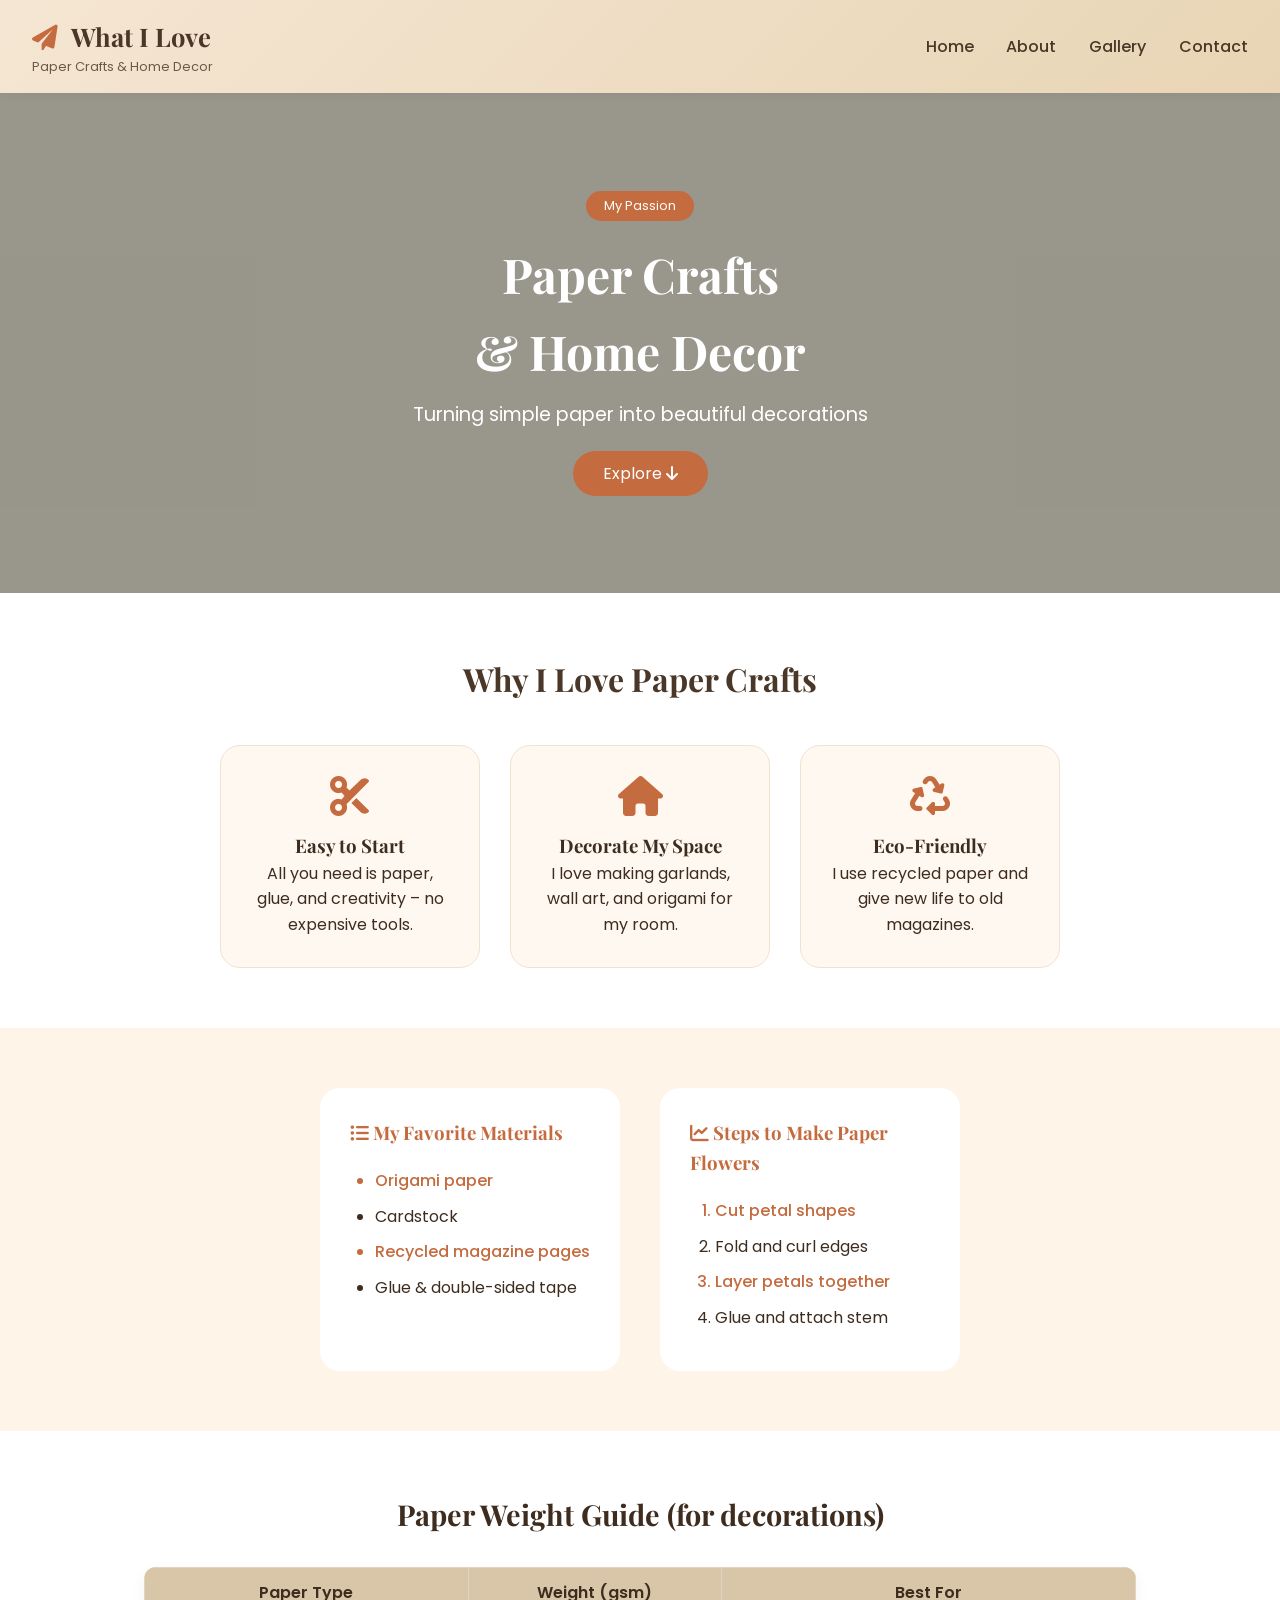
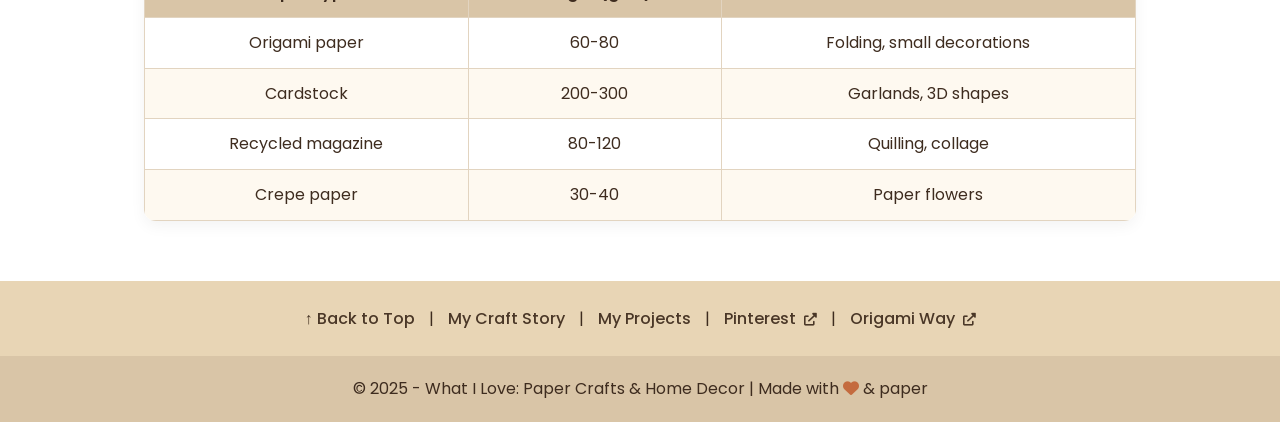
==== index.html @ d9303a4f "first commit" ====
<!DOCTYPE html>
<html lang="en">
<head>
    <meta charset="UTF-8">
    <meta name="viewport" content="width=device-width, initial-scale=1.0">
    <title>What I Love - Paper Crafts & Home Decor</title>
    <!-- Google Fonts -->
    <link href="https://fonts.googleapis.com/css2?family=Poppins:wght@300;400;600;700&family=Playfair+Display:wght@400;600&display=swap" rel="stylesheet">
    <!-- Font Awesome Icons -->
    <link rel="stylesheet" href="https://cdnjs.cloudflare.com/ajax/libs/font-awesome/6.0.0/css/all.min.css">
    <!-- CSS -->
    <link rel="stylesheet" href="styles/index.css">
</head>
<body>

    <header>
        <div class="logo">
            <h1><i class="fas fa-paper-plane"></i> What I Love</h1>
            <p>Paper Crafts & Home Decor</p>
        </div>
        <nav>
            <a href="index.html">Home</a>
            <a href="about.html">About</a>
            <a href="gallery.html">Gallery</a>
            <a href="contact.html">Contact</a>
        </nav>
    </header>

    <section class="hero">
        <div class="hero-content">
            <span class="tag">My Passion</span>
            <h2>Paper Crafts <br>& Home Decor</h2>
            <p>Turning simple paper into beautiful decorations</p>
            <a href="#why" class="btn">Explore <i class="fas fa-arrow-down"></i></a>
        </div>
    </section>

    <section class="why" id="why">
        <h2>Why I Love Paper Crafts</h2>
        <div class="reasons">
            <div class="reason-card">
                <i class="fas fa-scissors"></i>
                <h3>Easy to Start</h3>
                <p>All you need is paper, glue, and creativity – no expensive tools.</p>
            </div>
            <div class="reason-card">
                <i class="fas fa-home"></i>
                <h3>Decorate My Space</h3>
                <p>I love making garlands, wall art, and origami for my room.</p>
            </div>
            <div class="reason-card">
                <i class="fas fa-recycle"></i>
                <h3>Eco-Friendly</h3>
                <p>I use recycled paper and give new life to old magazines.</p>
            </div>
        </div>
    </section>

    <section class="lists-section">
        <div class="list-box">
            <h3><i class="fas fa-list-ul"></i> My Favorite Materials</h3>
            <ul>
                <li>Origami paper</li>
                <li>Cardstock</li>
                <li>Recycled magazine pages</li>
                <li>Glue & double-sided tape</li>
            </ul>
        </div>
        <div class="list-box">
            <h3><i class="fas fa-chart-line"></i> Steps to Make Paper Flowers</h3>
            <ol>
                <li>Cut petal shapes</li>
                <li>Fold and curl edges</li>
                <li>Layer petals together</li>
                <li>Glue and attach stem</li>
            </ol>
        </div>
    </section>

    <section class="table-section">
        <h3>Paper Weight Guide (for decorations)</h3>
        <table>
            <thead>
                <tr><th>Paper Type</th><th>Weight (gsm)</th><th>Best For</th></tr>
            </thead>
            <tbody>
                <tr><td>Origami paper</td><td>60-80</td><td>Folding, small decorations</td></tr>
                <tr><td>Cardstock</td><td>200-300</td><td>Garlands, 3D shapes</td></tr>
                <tr><td>Recycled magazine</td><td>80-120</td><td>Quilling, collage</td></tr>
                <tr><td>Crepe paper</td><td>30-40</td><td>Paper flowers</td></tr>
            </tbody>
        </table>
    </section>

    <section class="links">
        <p>
            <a href="#top">↑ Back to Top</a> |
            <a href="about.html">My Craft Story</a> |
            <a href="gallery.html">My Projects</a> |
            <a href="https://www.pinterest.com/papercraftideas/" target="_blank" title="Paper craft ideas">Pinterest <i class="fas fa-external-link-alt"></i></a> |
            <a href="https://www.origamiway.com/" target="_blank" title="Learn origami">Origami Way <i class="fas fa-external-link-alt"></i></a>
        </p>
    </section>

    <footer>
        <p>© 2025 - What I Love: Paper Crafts & Home Decor | Made with <i class="fas fa-heart"></i> & paper</p>
    </footer>

</body>
</html>
---- styles/index.css ----
/* ============================================
   INDEX.CSS - Paper Crafts & Home Decor
   Beginner friendly, meets all requirements
   ============================================ */

/* ---------- RESET ---------- */
* {
    margin: 0;
    padding: 0;
    box-sizing: border-box;
}

body {
    font-family: 'Poppins', sans-serif;
    background-color: #fef9e8;  /* warm paper tone */
    color: #3e2c1f;
    line-height: 1.6;
}

h1, h2, h3 {
    font-family: 'Playfair Display', serif;
}

/* ---------- HEADER (sticky + gradient) ---------- */
header {
    background: linear-gradient(135deg, #f5e6d3, #e8d5b5);
    color: #4a3727;
    padding: 1rem 2rem;
    display: flex;
    justify-content: space-between;
    align-items: center;
    flex-wrap: wrap;
    position: sticky;
    top: 0;
    z-index: 100;
    box-shadow: 0 2px 10px rgba(0,0,0,0.05);
}

.logo h1 {
    font-size: 1.6rem;
}

.logo h1 i {
    color: #c46b3f;
    margin-right: 8px;
}

.logo p {
    font-size: 0.8rem;
    opacity: 0.8;
}

nav a {
    color: #4a3727;
    text-decoration: none;
    margin-left: 1.8rem;
    font-weight: 500;
    transition: 0.3s;
}

nav a:hover {
    color: #c46b3f;
    transform: translateY(-2px);
}

/* ---------- HERO (background image + pseudo‑element overlay) ---------- */
.hero {
    background-image: url('https://www.bhg.com/thmb/NkM8ticW5MytHEMbf5c-tgquMlQ=/4000x0/filters:no_upscale():strip_icc()/BHG-VELVET-XMAS-accordian-ornaments-1lKb-D3SalH8_-9LcroI9G-5b4075613d7144de8e8129a77db09e94.jpg');
    background-size: cover;
    background-position: center;
    background-repeat: no-repeat;
    height: 500px;
    display: flex;
    align-items: center;
    justify-content: center;
    text-align: center;
    position: relative;
}

.hero::before {
    content: "";
    position: absolute;
    top: 0;
    left: 0;
    width: 100%;
    height: 100%;
    background: rgba(0,0,0,0.4);
    z-index: 1;
}

.hero-content {
    position: relative;
    z-index: 2;
    color: white;
    animation: fadeUp 0.8s ease;
}

@keyframes fadeUp {
    from {
        opacity: 0;
        transform: translateY(30px);
    }
    to {
        opacity: 1;
        transform: translateY(0);
    }
}

.tag {
    background: #c46b3f;
    padding: 5px 18px;
    border-radius: 30px;
    font-size: 0.8rem;
    display: inline-block;
    margin-bottom: 15px;
}

.hero-content h2 {
    font-size: 3rem;
    margin-bottom: 10px;
}

.hero-content p {
    font-size: 1.2rem;
    margin-bottom: 20px;
}

.btn {
    background: #c46b3f;
    color: white;
    padding: 10px 30px;
    text-decoration: none;
    border-radius: 40px;
    display: inline-block;
    transition: 0.3s;
}

.btn:hover {
    background: #a5532a;
    transform: scale(1.05);
}

/* ---------- WHY SECTION (flexbox) ---------- */
.why {
    padding: 60px 20px;
    text-align: center;
    background: white;
}

.why h2 {
    font-size: 2rem;
    margin-bottom: 40px;
    color: #4a3727;
}

.reasons {
    display: flex;
    justify-content: center;
    gap: 30px;
    flex-wrap: wrap;
}

.reason-card {
    background: #fff8f0;
    padding: 30px;
    border-radius: 20px;
    width: 260px;
    transition: all 0.3s;
    border: 1px solid #f0e2d0;
}

.reason-card:hover {
    transform: translateY(-8px);
    box-shadow: 0 12px 25px rgba(0,0,0,0.1);
    border-color: #c46b3f;
}

.reason-card i {
    font-size: 40px;
    color: #c46b3f;
    margin-bottom: 15px;
}

/* ---------- LISTS SECTION (unordered + ordered) ---------- */
.lists-section {
    display: flex;
    justify-content: center;
    gap: 40px;
    padding: 60px 20px;
    background: #fef4e8;
    flex-wrap: wrap;
}

.list-box {
    background: white;
    padding: 30px;
    border-radius: 20px;
    width: 300px;
}

.list-box h3 {
    margin-bottom: 20px;
    color: #c46b3f;
}

.list-box ul, .list-box ol {
    padding-left: 25px;
}

.list-box li {
    margin: 10px 0;
}

/* pseudo-class :nth-child */
.list-box li:nth-child(odd) {
    color: #c46b3f;
    font-weight: 500;
}

/* ---------- TABLE SECTION ---------- */
.table-section {
    padding: 60px 20px;
    text-align: center;
    background: white;
}

.table-section h3 {
    font-size: 1.8rem;
    margin-bottom: 30px;
}

table {
    width: 80%;
    margin: 0 auto;
    border-collapse: collapse;
    background: white;
    box-shadow: 0 5px 15px rgba(0,0,0,0.05);
    border-radius: 12px;
    overflow: hidden;
}

th, td {
    border: 1px solid #e2d4c0;
    padding: 12px;
    text-align: center;
}

th {
    background: #d9c5a7;
    color: #3e2c1f;
    font-weight: 600;
}

tr:nth-child(even) {
    background: #fef9f0;
}

tr:hover {
    background: #f5e6d3;
    transition: 0.2s;
}

/* ---------- LINKS SECTION (internal + external) ---------- */
.links {
    background: #e8d5b5;
    text-align: center;
    padding: 25px;
}

.links a {
    color: #4a3727;
    text-decoration: none;
    margin: 0 10px;
    font-weight: 500;
}

.links a:hover {
    color: #c46b3f;
    text-decoration: underline;
}

/* external link icon */
.links a i {
    font-size: 0.8rem;
    margin-left: 4px;
}

/* ---------- FOOTER ---------- */
footer {
    background: #d9c5a7;
    color: #3e2c1f;
    text-align: center;
    padding: 20px;
}

footer i {
    color: #c46b3f;
}

/* ---------- MEDIA QUERIES (responsive) ---------- */
@media (max-width: 1024px) {
    table {
        width: 95%;
    }
    .hero-content h2 {
        font-size: 2.5rem;
    }
}

@media (max-width: 600px) {
    header {
        flex-direction: column;
        text-align: center;
    }
    nav {
        margin-top: 15px;
    }
    nav a {
        margin: 0 12px;
        display: inline-block;
    }
    .hero {
        height: 400px;
    }
    .hero-content h2 {
        font-size: 1.8rem;
    }
    .reasons {
        flex-direction: column;
        align-items: center;
    }
    .reason-card {
        width: 90%;
    }
    .lists-section {
        flex-direction: column;
        align-items: center;
    }
    .list-box {
        width: 90%;
    }
    table {
        font-size: 12px;
    }
    th, td {
        padding: 8px;
    }
}
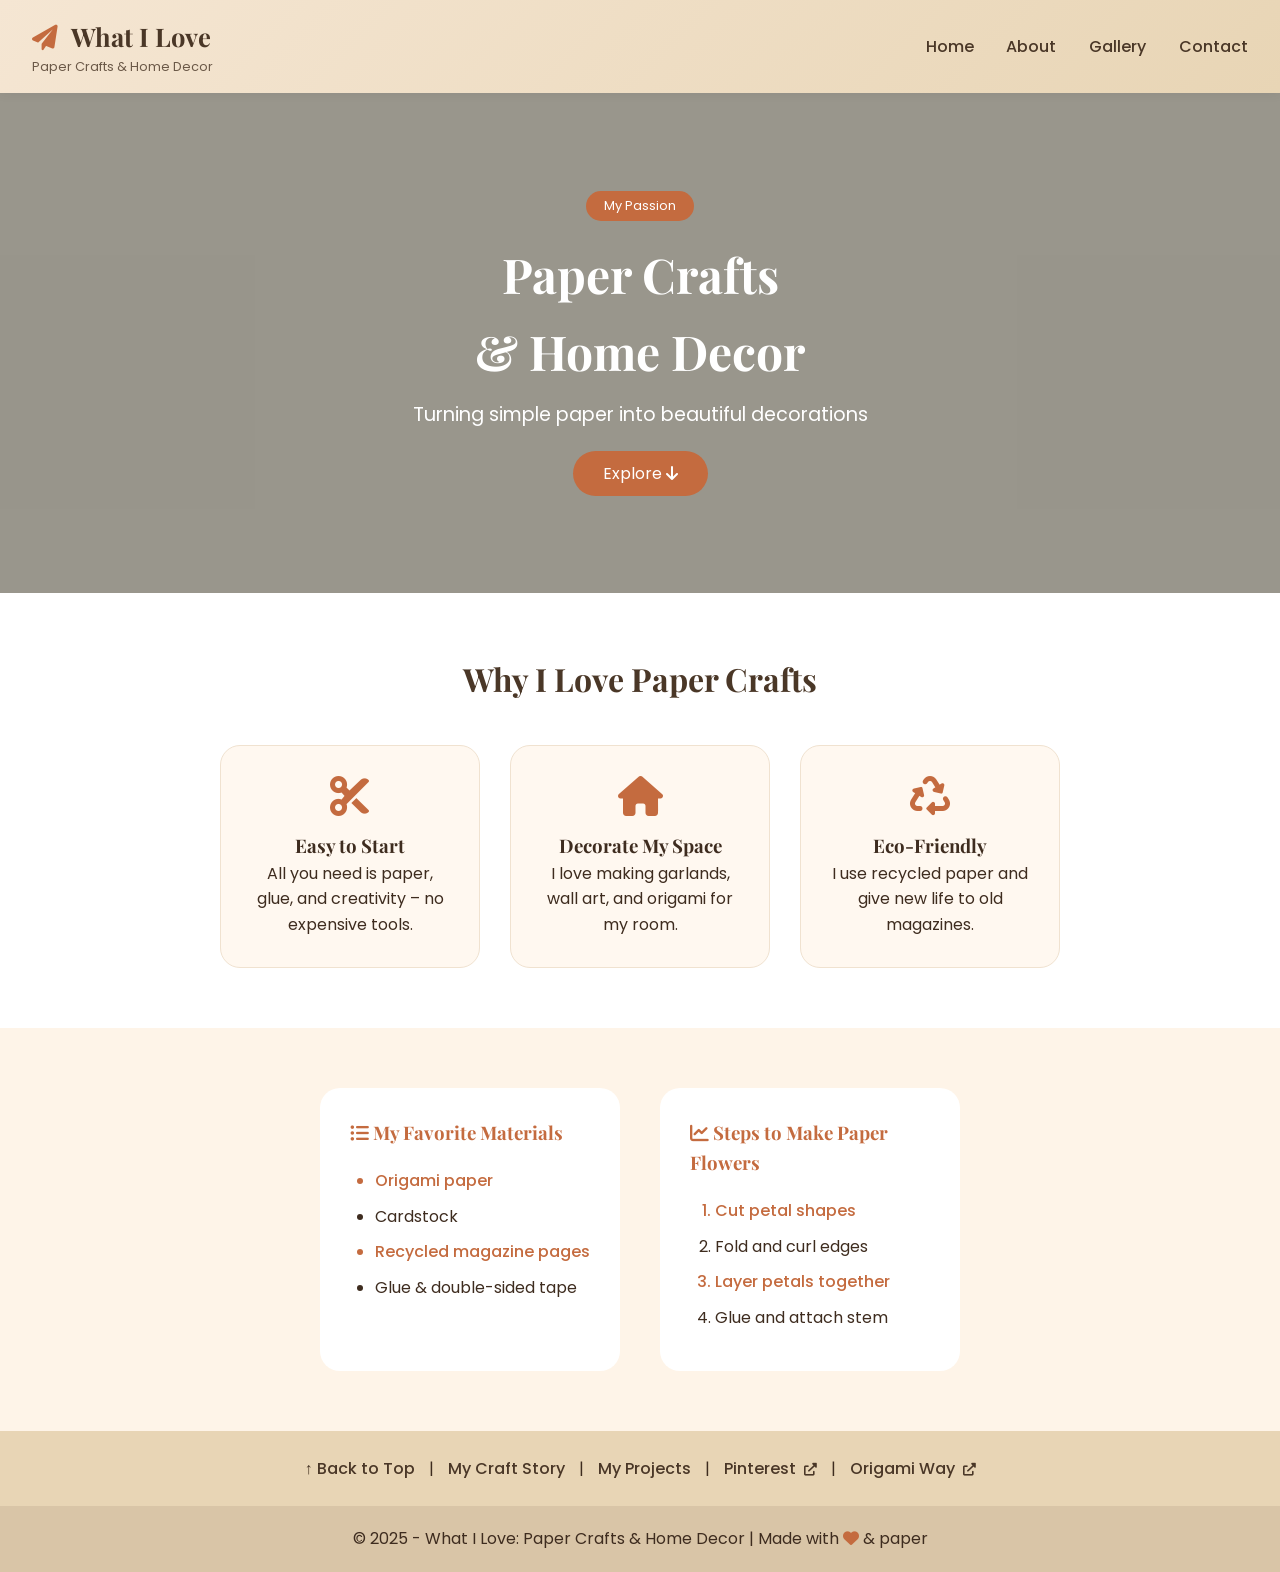
==== commit 8566beaf: "update" ====
--- a/index.html
+++ b/index.html
@@ -77,21 +77,6 @@
         </div>
     </section>
 
-    <section class="table-section">
-        <h3>Paper Weight Guide (for decorations)</h3>
-        <table>
-            <thead>
-                <tr><th>Paper Type</th><th>Weight (gsm)</th><th>Best For</th></tr>
-            </thead>
-            <tbody>
-                <tr><td>Origami paper</td><td>60-80</td><td>Folding, small decorations</td></tr>
-                <tr><td>Cardstock</td><td>200-300</td><td>Garlands, 3D shapes</td></tr>
-                <tr><td>Recycled magazine</td><td>80-120</td><td>Quilling, collage</td></tr>
-                <tr><td>Crepe paper</td><td>30-40</td><td>Paper flowers</td></tr>
-            </tbody>
-        </table>
-    </section>
-
     <section class="links">
         <p>
             <a href="#top">↑ Back to Top</a> |
--- a/styles/index.css
+++ b/styles/index.css
@@ -63,7 +63,7 @@
     transform: translateY(-2px);
 }
 
-/* ---------- HERO (background image + pseudo‑element overlay) ---------- */
+/*  HERO background image + pseudo‑element overlay */
 .hero {
     background-image: url('https://www.bhg.com/thmb/NkM8ticW5MytHEMbf5c-tgquMlQ=/4000x0/filters:no_upscale():strip_icc()/BHG-VELVET-XMAS-accordian-ornaments-1lKb-D3SalH8_-9LcroI9G-5b4075613d7144de8e8129a77db09e94.jpg');
     background-size: cover;
@@ -217,49 +217,6 @@
     font-weight: 500;
 }
 
-/* ---------- TABLE SECTION ---------- */
-.table-section {
-    padding: 60px 20px;
-    text-align: center;
-    background: white;
-}
-
-.table-section h3 {
-    font-size: 1.8rem;
-    margin-bottom: 30px;
-}
-
-table {
-    width: 80%;
-    margin: 0 auto;
-    border-collapse: collapse;
-    background: white;
-    box-shadow: 0 5px 15px rgba(0,0,0,0.05);
-    border-radius: 12px;
-    overflow: hidden;
-}
-
-th, td {
-    border: 1px solid #e2d4c0;
-    padding: 12px;
-    text-align: center;
-}
-
-th {
-    background: #d9c5a7;
-    color: #3e2c1f;
-    font-weight: 600;
-}
-
-tr:nth-child(even) {
-    background: #fef9f0;
-}
-
-tr:hover {
-    background: #f5e6d3;
-    transition: 0.2s;
-}
-
 /* ---------- LINKS SECTION (internal + external) ---------- */
 .links {
     background: #e8d5b5;
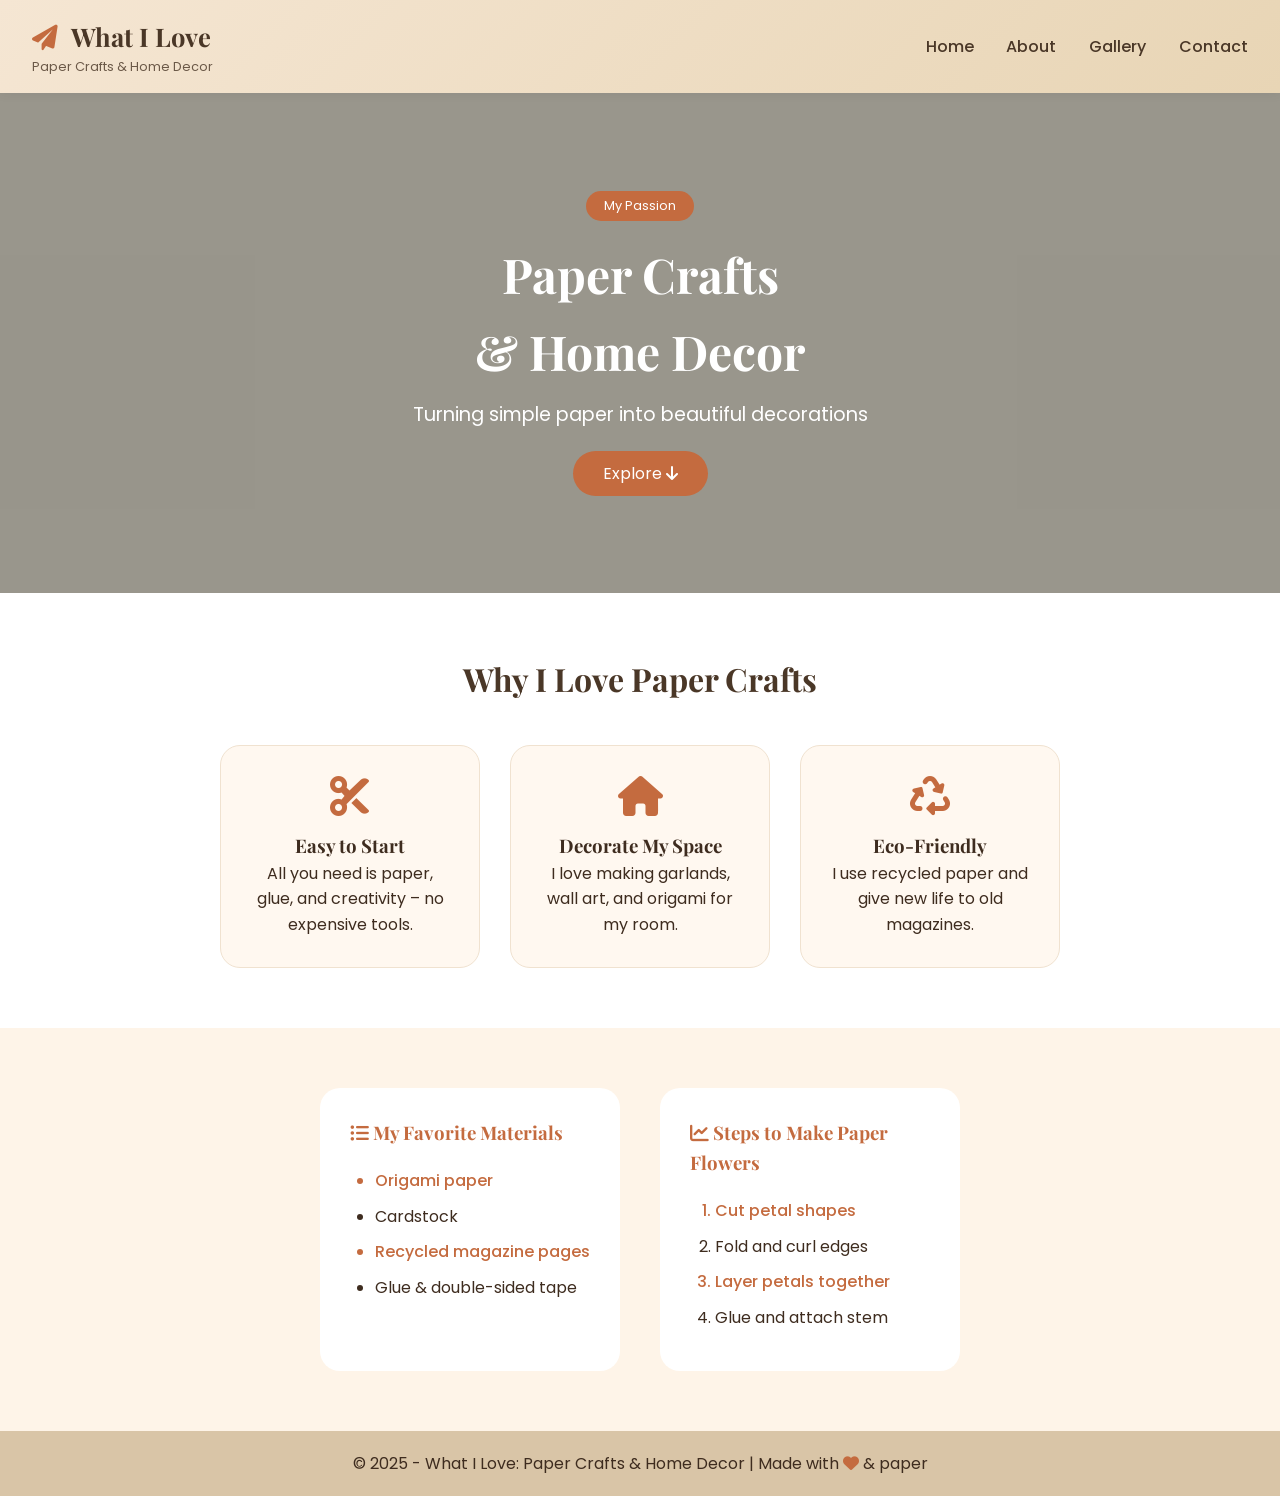
==== commit 18d09e3c: "update" ====
--- a/index.html
+++ b/index.html
@@ -77,17 +77,7 @@
         </div>
     </section>
 
-    <section class="links">
-        <p>
-            <a href="#top">↑ Back to Top</a> |
-            <a href="about.html">My Craft Story</a> |
-            <a href="gallery.html">My Projects</a> |
-            <a href="https://www.pinterest.com/papercraftideas/" target="_blank" title="Paper craft ideas">Pinterest <i class="fas fa-external-link-alt"></i></a> |
-            <a href="https://www.origamiway.com/" target="_blank" title="Learn origami">Origami Way <i class="fas fa-external-link-alt"></i></a>
-        </p>
-    </section>
-
-    <footer>
+       <footer>
         <p>© 2025 - What I Love: Paper Crafts & Home Decor | Made with <i class="fas fa-heart"></i> & paper</p>
     </footer>
 
--- a/styles/index.css
+++ b/styles/index.css
@@ -217,31 +217,6 @@
     font-weight: 500;
 }
 
-/* ---------- LINKS SECTION (internal + external) ---------- */
-.links {
-    background: #e8d5b5;
-    text-align: center;
-    padding: 25px;
-}
-
-.links a {
-    color: #4a3727;
-    text-decoration: none;
-    margin: 0 10px;
-    font-weight: 500;
-}
-
-.links a:hover {
-    color: #c46b3f;
-    text-decoration: underline;
-}
-
-/* external link icon */
-.links a i {
-    font-size: 0.8rem;
-    margin-left: 4px;
-}
-
 /* ---------- FOOTER ---------- */
 footer {
     background: #d9c5a7;
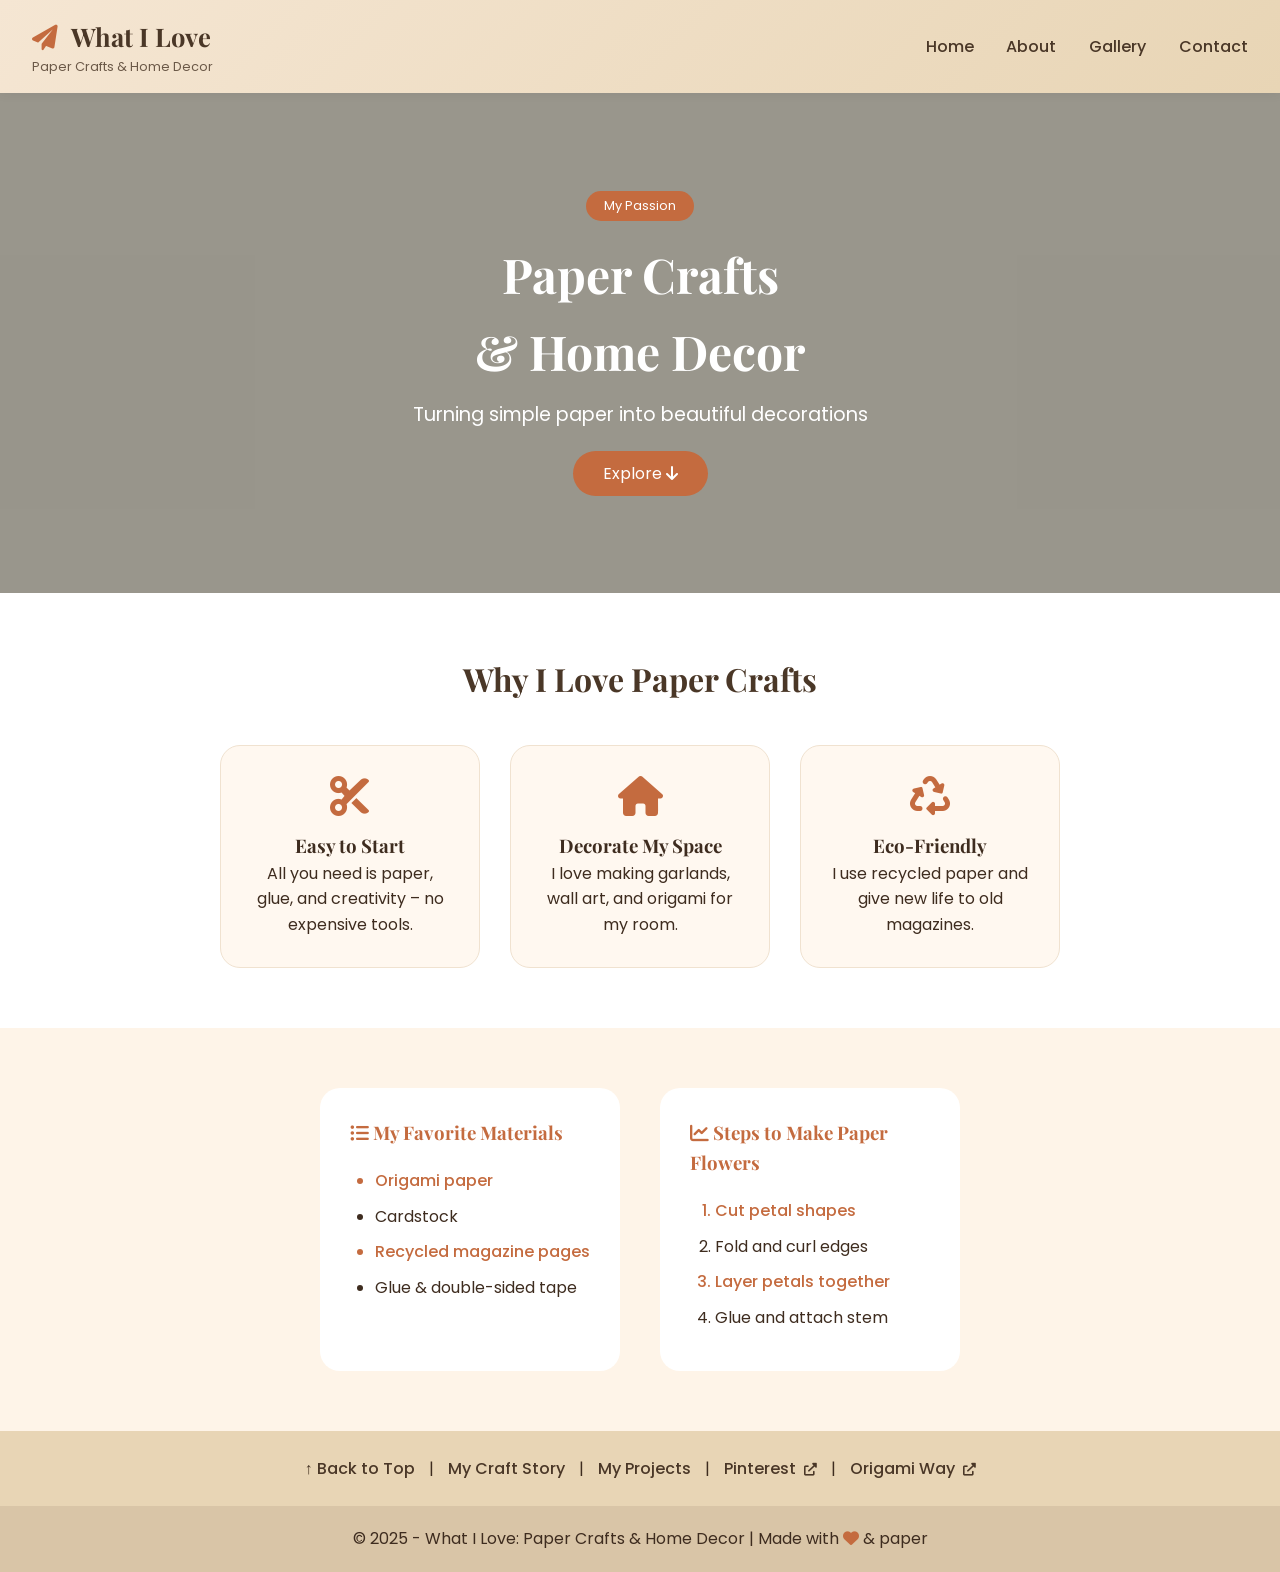
==== commit 8ec0060b: "update" ====
--- a/index.html
+++ b/index.html
@@ -76,7 +76,15 @@
             </ol>
         </div>
     </section>
-
+    <section class="links">
+        <p>
+            <a href="#top">↑ Back to Top</a> |
+            <a href="about.html">My Craft Story</a> |
+            <a href="gallery.html">My Projects</a> |
+            <a href="https://www.pinterest.com/papercraftideas/" target="_blank" title="Paper craft ideas">Pinterest <i class="fas fa-external-link-alt"></i></a> |
+            <a href="https://www.origamiway.com/" target="_blank" title="Learn origami">Origami Way <i class="fas fa-external-link-alt"></i></a>
+        </p>
+    </section>
        <footer>
         <p>© 2025 - What I Love: Paper Crafts & Home Decor | Made with <i class="fas fa-heart"></i> & paper</p>
     </footer>
--- a/styles/index.css
+++ b/styles/index.css
@@ -1,9 +1,3 @@
-/* ============================================
-   INDEX.CSS - Paper Crafts & Home Decor
-   Beginner friendly, meets all requirements
-   ============================================ */
-
-/* ---------- RESET ---------- */
 * {
     margin: 0;
     padding: 0;
@@ -216,7 +210,30 @@
     color: #c46b3f;
     font-weight: 500;
 }
-
+/* ---------- LINKS SECTION (internal + external) ---------- */
+.links {
+    background: #e8d5b5;
+    text-align: center;
+    padding: 25px;
+}
+
+.links a {
+    color: #4a3727;
+    text-decoration: none;
+    margin: 0 10px;
+    font-weight: 500;
+}
+
+.links a:hover {
+    color: #c46b3f;
+    text-decoration: underline;
+}
+
+/* external link icon */
+.links a i {
+    font-size: 0.8rem;
+    margin-left: 4px;
+}
 /* ---------- FOOTER ---------- */
 footer {
     background: #d9c5a7;
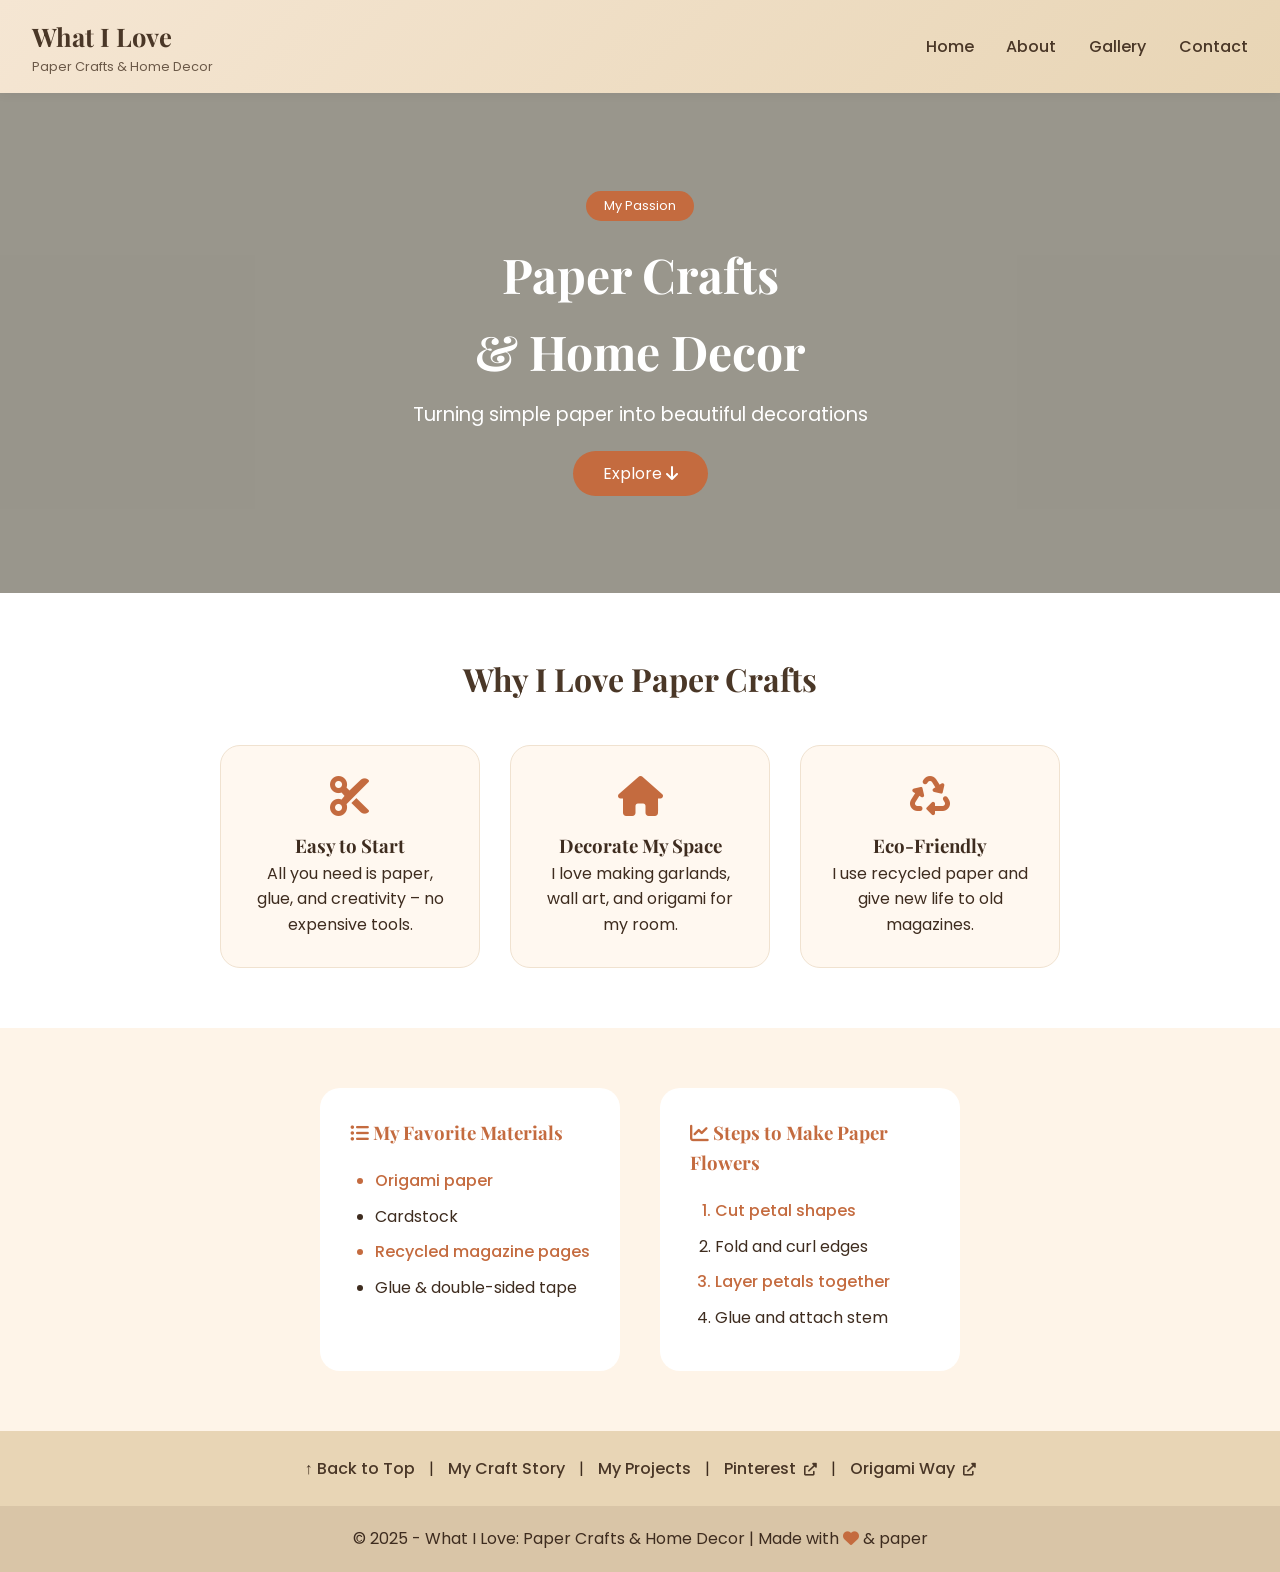
==== commit 3a448851: "update" ====
--- a/index.html
+++ b/index.html
@@ -15,7 +15,7 @@
 
     <header>
         <div class="logo">
-            <h1><i class="fas fa-paper-plane"></i> What I Love</h1>
+            <h1>What I Love</h1>
             <p>Paper Crafts & Home Decor</p>
         </div>
         <nav>
--- a/styles/index.css
+++ b/styles/index.css
@@ -32,11 +32,6 @@
 
 .logo h1 {
     font-size: 1.6rem;
-}
-
-.logo h1 i {
-    color: #c46b3f;
-    margin-right: 8px;
 }
 
 .logo p {
